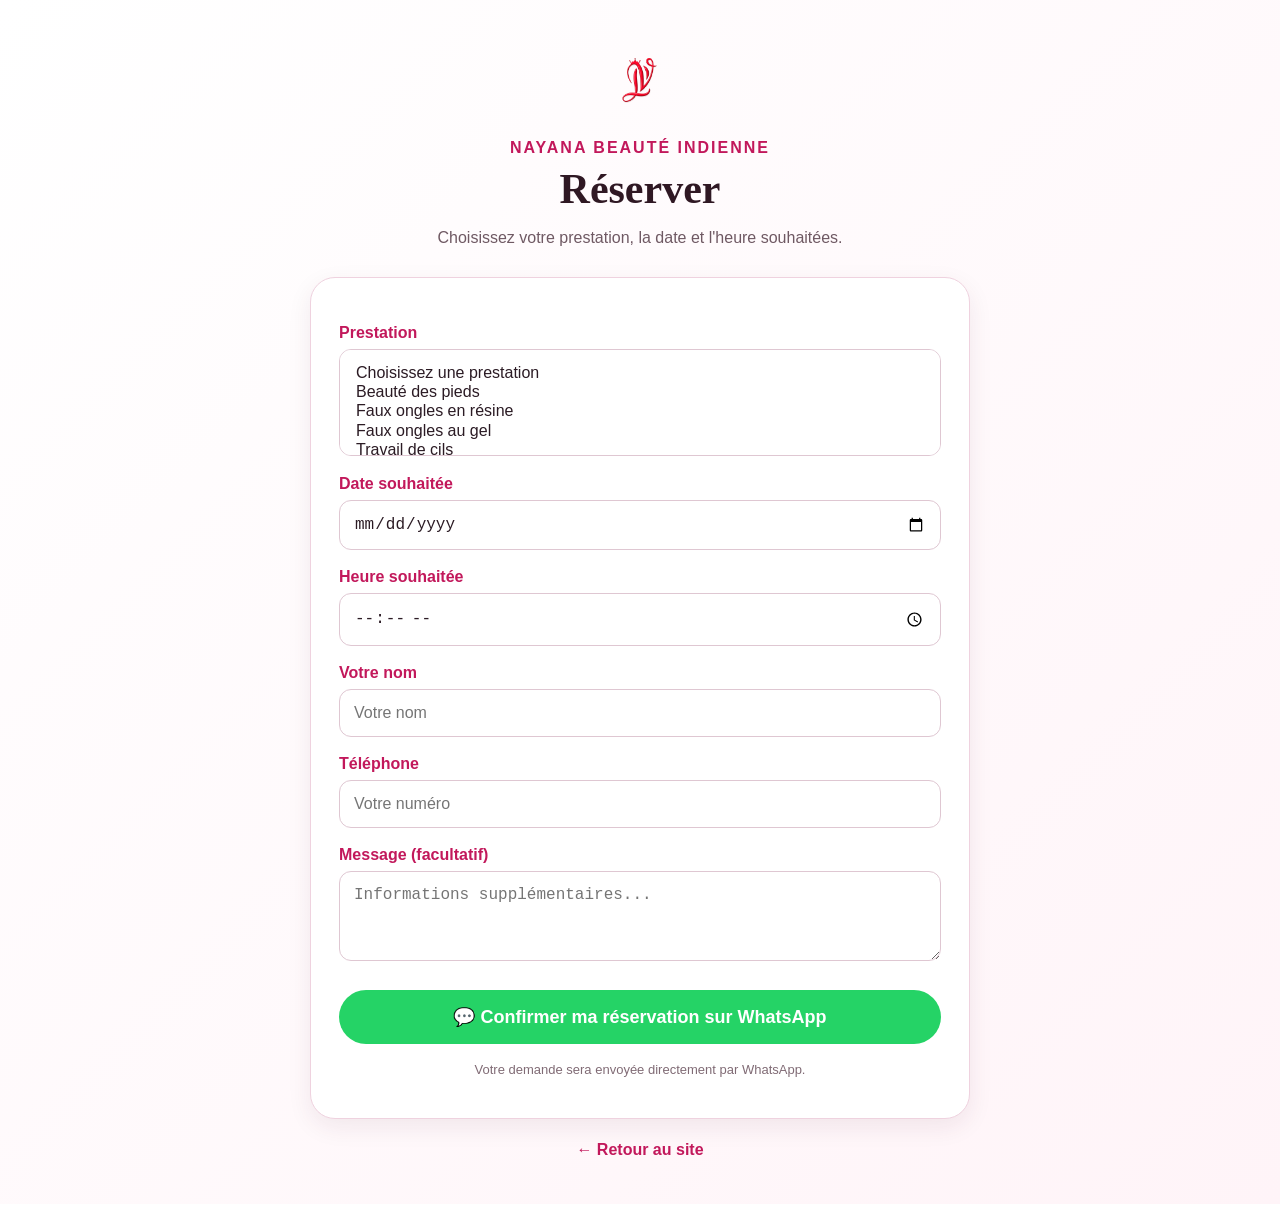
==== Booking.html @ a3b92ede "Update Booking.html" ====
<!DOCTYPE html>
<html lang="fr">
<head>
  <meta charset="UTF-8">
  <meta name="viewport" content="width=device-width, initial-scale=1.0">

  <title>Réserver | NAYANA Beauté Indienne</title>

  <style>
    :root{
      --pink:#c2185b;
      --deep:#2f1823;
      --soft:#fff4f8;
      --ink:#2b1b24;
      --white:#fff;
    }

    *{
      box-sizing:border-box;
    }

    body{
      margin:0;
      font-family:Arial,Helvetica,sans-serif;
      background:linear-gradient(135deg,#fff,#fff4f8);
      color:var(--ink);
    }

    .booking{
      max-width:700px;
      margin:auto;
      padding:45px 20px;
    }

    .logo{
      text-align:center;
      margin-bottom:15px;
    }

    .logo img{
      width:75px;
      height:75px;
      object-fit:contain;
    }

    .eyebrow{
      text-align:center;
      color:var(--pink);
      font-weight:800;
      letter-spacing:2px;
      margin-top:10px;
    }

    h1{
      text-align:center;
      font-family:Georgia,serif;
      font-size:42px;
      margin:8px 0;
      color:var(--deep);
    }

    .intro{
      text-align:center;
      color:#6f5963;
      margin-bottom:30px;
    }

    .box{
      background:#fff;
      border:1px solid #efd2df;
      border-radius:25px;
      padding:28px;
      box-shadow:0 8px 25px rgba(80,20,45,.08);
    }

    label{
      display:block;
      color:var(--pink);
      font-weight:700;
      margin:18px 0 7px;
    }

    input,
    select,
    textarea{
      width:100%;
      padding:14px;
      border:1px solid #dfc7d2;
      border-radius:12px;
      font-size:16px;
      background:#fff;
      color:var(--ink);
    }

    textarea{
      min-height:90px;
      resize:vertical;
    }

    .btn{
      display:block;
      width:100%;
      margin-top:25px;
      padding:16px;
      border:0;
      border-radius:30px;
      background:#25D366;
      color:#fff;
      font-size:18px;
      font-weight:800;
      cursor:pointer;
    }

    .back{
      display:block;
      text-align:center;
      margin-top:22px;
      color:var(--pink);
      text-decoration:none;
      font-weight:700;
    }

    .note{
      margin-top:18px;
      text-align:center;
      font-size:13px;
      color:#806b75;
    }

    @media(max-width:600px){
      .booking{
        padding:30px 15px;
      }

      h1{
        font-size:34px;
      }

      .box{
        padding:22px;
      }
    }
    del{
  color:#888;
  text-decoration:line-through;
  text-decoration-thickness:2px;
  margin-right:6px;
}

.discount-price{
  color:#C2185B;
  font-weight:900;
  font-size:1.05em;
}
  </style>
</head>

<body>

  <main class="booking">

    <div class="logo">
      <img src="nayana-logo-final.png" alt="NAYANA Beauté Indienne">
    </div>

    <div class="eyebrow">NAYANA BEAUTÉ INDIENNE</div>

    <h1>Réserver</h1>

    <p class="intro">
      Choisissez votre prestation, la date et l'heure souhaitées.
    </p>

    <div class="box">

      <form id="bookingForm">

        <label for="service">Prestation</label>

        

<select id="service" name="service" multiple required>
  <option value="">Choisissez une prestation</option>
  <option value="Beauté des pieds">Beauté des pieds</option>
  <option value="Faux ongles en résine">Faux ongles en résine</option>
  <option value="Faux ongles au gel">Faux ongles au gel</option>
  <option value="Travail de cils">Travail de cils</option>
  <option value="Piercing">Piercing</option>
  <option value="Henné">Henné</option>
  <option value="Maquillage">Maquillage</option>
  <option value="Épilation au fil">Épilation au fil</option>
  <option value="Épilation à la cire">Épilation à la cire</option>
  <option value="Forfait épilation">Forfait épilation</option>
  <option value="Soin du visage">Soin du visage</option>
  <option value="Massage Corporel">Massage Corporel</option>
  <option value="Manucure">Manucure</option>
  <option value="Manucure complet">Manucure complet</option>
  <option value="Semi-permanent">Semi-permanent</option>
</select>

<div id="serviceDetails"></div>




        <label for="date">Date souhaitée</label>
        <input type="date" id="date" required>

        <label for="time">Heure souhaitée</label>
        <input type="time" id="time" required>

        <label for="name">Votre nom</label>
        <input type="text" id="name" placeholder="Votre nom" required>

        <label for="phone">Téléphone</label>
        <input type="tel" id="phone" placeholder="Votre numéro" required>

        <label for="message">Message (facultatif)</label>
        <textarea id="message"
          placeholder="Informations supplémentaires..."></textarea>

        <button type="submit" class="btn">
          💬 Confirmer ma réservation sur WhatsApp
        </button>

      </form>

      <p class="note">
        Votre demande sera envoyée directement par WhatsApp.
      </p>

    </div>

    <a href="index.html" class="back">
      ← Retour au site
    </a>

  </main>

  <script>
const serviceDetails = {

  "Beauté des pieds": [
   ["Beauté des pieds (40min)", "30 €"],
["Manucure complète + beauté des pieds", "46 €"],
  ],

  "Faux ongles en résine": [
    ["Faux ongles avec French", "30 €"],
    ["Faux ongles avec vernis simple", "35 €"],
    ["Faux ongles avec semi permanent", "45 €"],
    ["Faux ongles avec baby boomer", "50 €"],
    ["Remplissage", "20 €"],
    ["Enlever faux ongles", "10 €"],
    ["Dessin d’un ongle", "1 €"]
  ],

  "Faux ongles au gel": [
    ["Faux ongles avec French", "35 €"],
    ["Faux ongles avec vernis simple", "40 €"],
    ["Faux ongles avec semi permanent", "50 €"],
    ["Remplissage", "20 €"],
    ["Manucure complète + faux ongles", "55 €"]
  ],

  "Travail de cils": [
    ["Extension de cils", "50 €"],
    ["Rehaussement de cils", "30 €"]
  ],

  "Piercing": [
    ["Piercing Nez", "8 €"],
    ["Piercing Oreille", "12 €"]
  ],

  "Henné": [
    ["Rouge, noir, naturelle", "À partir de 8 €"]
  ],

  "Maquillage": [
    ["Maquillage simple", "30 €"],
    ["Maquillage soirée", "45 €"],
    ["Maquillage mariage", "95 €"]
  ],

  "Épilation au fil": [
    ["Sourcils", "5 €"],
    ["Lèvres", "4 €"],
    ["Menton", "4 €"],
    ["Joues", "4 €"],
    ["Cou", "4 €"],
    ["Forfait épilation visage (Front, Sourcils, Joues, Menton)", "20 €"],
    ["Coloration Des Sourcils", "8 €"]
  ],

  "Épilation à la cire": [
    ["Sourcils", "6 €"],
    ["Lèvres", "5 €"],
    ["Visage complet", "20 €"],
    ["Aisselles", "9 €"],
    ["Bras entier", "15 €"],
    ["Demi bras", "10 €"],
    ["Jambes entières", "25 €"],
    ["Demi jambes", "15 €"],
    ["Ventre", "9 €"],
    ["Dos", "12 €"],
    ["Maillot intégrale", "25 €"],
    ["Maillot semi intégrale", "15 €"],
    ["Maillot simple", "10 €"],
    ["Cuisse", "14 €"]
  ],

  "Forfait épilation": [
    ["Aisselles + maillot simple + demi jambes", "30 €"],
    ["Aisselles + maillot intégrale + demi jambes", "45 €"],
    ["Aisselles + maillot simple + jambes entières", "40 €"],
    ["Aisselles + maillots intégrale + jambes entières", "55 €"],
    ["Aisselles + bras entiers + jambes entières", "45 €"],
    ["Aisselles + demi bras + demi jambes", "31 €"]
  ],

  "Soin du visage": [
    ["Soin simple tout types de peaux (20 min)", "19 €"],
    ["Soin normal tout types de peaux (35min)", "29 €"],
    ["Soin complet, spécial à la poudre d'or aux extraits de plantes (45min)", "40 €"],
    ["Soin complet traitement des troubles de la pigmentation papaye (45min)", "35 €"],
    ["Soin complet avec aloe Vera (45min)", "35 €"]
  ],

  "Massage Corporel": [
    ["Massage du corps (1h)", "50 €"],
    ["Massage du dos (30min)", "25 €"],
    ["Massage corporel + soin du visage", "75 €"],
    ["Soin des cheveux (25min)", "23 €"]
  ],

  "Manucure": [
    ["Pose de vernis + limage", "10 €"],
    ["Manucure simple vernis", "15 €"],
    ["Manucure simple French", "20 €"]
  ],

  "Manucure complet": [
    ["L'image, gommage, modelage, vernis simple, soin du cuticules", "20 €"],
    ["L'image, gommage, modelage, vernis French, soin du cuticules", "25 €"]
  ],

  "Semi-permanent": [
    ["Vernis couleur", "20 €"],
    ["French", "25 €"],
    ["Baby boomer semi permanent", "28 €"],
    ["Manucure complet + vernis couleur", "35 €"],
    ["Manucure complet + vernis French", "40 €"],
    ["Manucure complet + beauté des pieds", "75 €"],
    ["Manucure complet + beauté des pieds (French, mains et pieds)", "85 €"],
    ["Beauté des pieds + vernis couleur", "40 €"],
    ["Beauté des pieds + French", "45 €"]
  ]

};


window.showServiceDetails = function () {

    const serviceSelect = document.getElementById("service");
    const box = document.getElementById("serviceDetails");

    if (!serviceSelect || !box) return;

    box.innerHTML = "";

    const selectedOptions = Array.from(serviceSelect.options)
        .filter(option => option.selected && option.value !== "");

    selectedOptions.forEach(function (option) {

        const service = option.value;
        const details = serviceDetails[service];

        if (!details) return;

        const title = document.createElement("h3");
        title.textContent = service;
        box.appendChild(title);

        details.forEach(function (item) {

            const label = document.createElement("label");
            label.className = "subservice-option";

            const checkbox = document.createElement("input");
            checkbox.type = "checkbox";
            checkbox.name = "subService-" + service;
            
            const originalPrice = parseFloat(
                item[1].replace(",", ".").replace(/[^\d.]/g, "")
            );

            const discountPrice = originalPrice * 0.90;

            checkbox.value =
                service + " - " +
                item[0] + " - " +
                discountPrice.toFixed(2) + " €";

            const text = document.createElement("span");

            const price = discountPrice
                .toFixed(2)
                .replace(".00", "")
                .replace(".", ",");

            text.innerHTML =
                item[0] +
                " - <del>" + item[1] + "</del> " +
                "<strong class=\"discount-price\">" +
                price +
                " €</strong>";

            label.appendChild(checkbox);
            label.appendChild(text);

            box.appendChild(label);
        });
    });
};

    if (!serviceSelect) {
        console.log("Service select not found");
        return;
    }

    serviceSelect.addEventListener("change", function () {
        showServiceDetails();
    });

    serviceSelect.addEventListener("input", function () {
        showServiceDetails();
    });

});
      /* BOOKING FORM */
document.getElementById("bookingForm").addEventListener("submit", function(e) {

    e.preventDefault();

    const date =
        document.getElementById("date").value;

    const time =
        document.getElementById("time").value;

    const name =
        document.getElementById("name").value;

    const phone =
        document.getElementById("phone").value;

    const message =
        document.getElementById("message").value;

    /* Get selected services */
const selectedServices = Array.from(
    document.getElementById("service").selectedOptions
)
.map(option => option.value)
.filter(value => value);

/* Get ALL selected options */
const selectedOptions = Array.from(
    document.querySelectorAll('#serviceDetails input[type="checkbox"]:checked')
)
.map(option => option.value);

/* Calculate total price */
const total = selectedOptions.reduce((sum, item) => {
    const originalTotal = selectedOptions.reduce((sum, item) => {
  const match = item.match(/(\d+(?:[.,]\d+)?)\s*€?/);
  if (!match) return sum;

  return sum + parseFloat(match[1].replace(",", "."));
}, 0);

const total = originalTotal * 0.90;
/* Format selected services */
const servicesText = selectedServices.length > 0
    ? selectedServices.map(service => "• " + service).join("\n")
    : "• Aucune prestation sélectionnée";

/* Format selected options with clean names and prices */
const optionsText = selectedOptions.length > 0
    ? selectedOptions.map(item => {
        const parts = item.split(" - ");
        const optionName = parts.slice(1).join(" - ") || item;
        return "• " + optionName;
    }).join("\n")
    : "• Aucune option sélectionnée";

/* Create professional WhatsApp message */
const text = `🌸 NAYANA BEAUTÉ INDIENNE 🌸

📋 DEMANDE DE RENDEZ-VOUS

💅 Prestations :
${servicesText}

✨ Options sélectionnées :
${optionsText}

💰 TOTAL : ${total.toFixed(2).replace(".", ",")} €

📅 Date : ${date}
🕐 Heure : ${time}

👤 Nom : ${name}
📱 Téléphone : ${phone}

📝 Message :
${message || "Aucun"}

Merci pour votre réservation 🌸
À bientôt chez NAYANA Beauté Indienne ❤️`;

/* Open WhatsApp */
const whatsapp =
    "https://wa.me/33744895687?text=" +
    encodeURIComponent(text);

window.open(whatsapp, "_blank");
});

  </script>

</body>
</html>
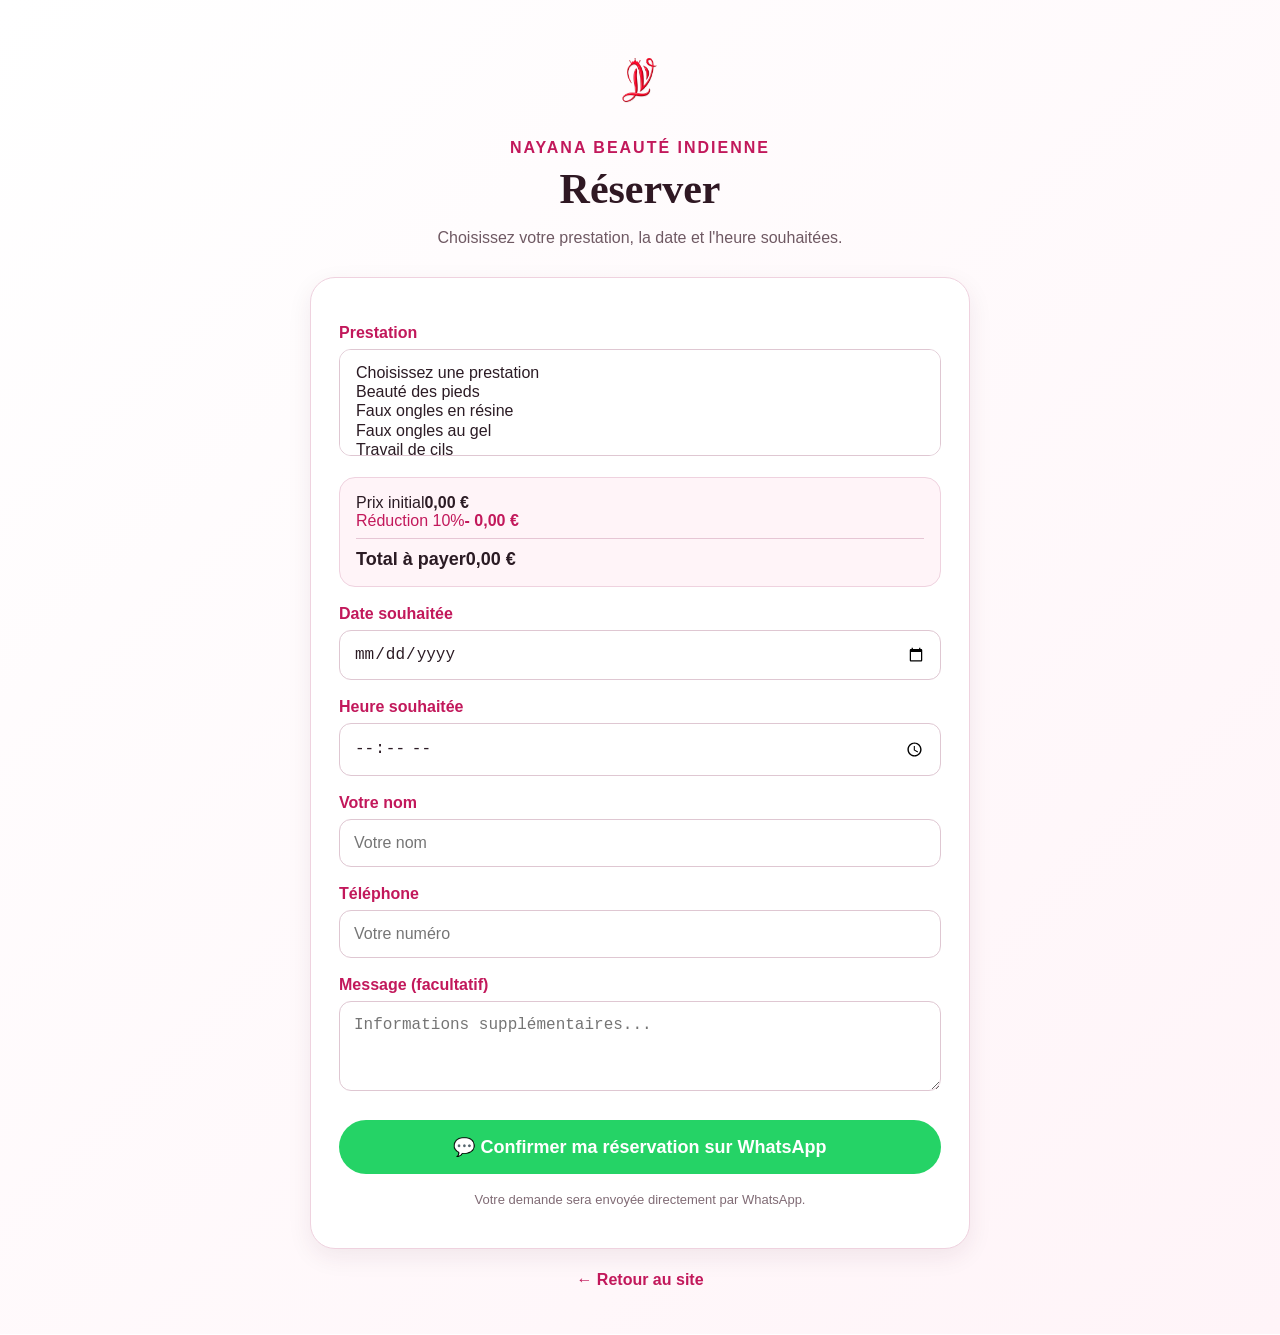
==== commit 3f794495: "Update Booking.html" ====
--- a/Booking.html
+++ b/Booking.html
@@ -179,7 +179,7 @@
 
         
 
-<select id="service" name="service" multiple required>
+<select id="service" name="service" multiple required onchange="setTimeout(showServiceDetails, 100)">
   <option value="">Choisissez une prestation</option>
   <option value="Beauté des pieds">Beauté des pieds</option>
   <option value="Faux ongles en résine">Faux ongles en résine</option>
@@ -238,7 +238,7 @@
   </main>
 
   <script>
-const serviceDetails = {
+window.serviceDetails = {
 
   "Beauté des pieds": [
    ["Beauté des pieds (40min)", "30 €"],
@@ -360,174 +360,291 @@
 };
 
 
+const DISCOUNT_RATE = 0.10;
+
+function parsePrice(priceText) {
+  const match = String(priceText).match(/(\d+(?:[.,]\d+)?)/);
+  return match ? parseFloat(match[1].replace(",", ".")) : 0;
+}
+
+function formatPrice(value) {
+  return value.toFixed(2).replace(".", ",") + " €";
+}
+
+function getSelectedItems() {
+  return Array.from(
+    document.querySelectorAll('#serviceDetails input[type="checkbox"]:checked')
+  ).map(function (checkbox) {
+    return JSON.parse(checkbox.dataset.item);
+  });
+}
+
+function updateTotal() {
+  const box = document.getElementById("priceSummary");
+  if (!box) return;
+
+  const items = getSelectedItems();
+
+  const originalTotal = items.reduce(function (total, item) {
+    return total + item.originalPrice;
+  }, 0);
+
+  const discount = originalTotal * DISCOUNT_RATE;
+  const total = originalTotal - discount;
+
+  box.innerHTML =
+    '<div><span>Prix initial</span><strong>' +
+    formatPrice(originalTotal) +
+    '</strong></div>' +
+
+    '<div style="color:#c2185b;">' +
+    '<span>Réduction 10%</span><strong>- ' +
+    formatPrice(discount) +
+    '</strong></div>' +
+
+    '<div style="border-top:1px solid #e6c6d5;margin-top:8px;padding-top:10px;font-size:18px;">' +
+    '<span><strong>Total à payer</strong></span>' +
+    '<strong>' + formatPrice(total) + '</strong>' +
+    '</div>';
+}
+
 window.showServiceDetails = function () {
 
-    const serviceSelect = document.getElementById("service");
-    const box = document.getElementById("serviceDetails");
-
-    if (!serviceSelect || !box) return;
-
-    box.innerHTML = "";
-
-    const selectedOptions = Array.from(serviceSelect.options)
-        .filter(option => option.selected && option.value !== "");
-
-    selectedOptions.forEach(function (option) {
-
-        const service = option.value;
-        const details = serviceDetails[service];
-
-        if (!details) return;
-
-        const title = document.createElement("h3");
-        title.textContent = service;
-        box.appendChild(title);
-
-        details.forEach(function (item) {
-
-            const label = document.createElement("label");
-            label.className = "subservice-option";
-
-            const checkbox = document.createElement("input");
-            checkbox.type = "checkbox";
-            checkbox.name = "subService-" + service;
-            
-            const originalPrice = parseFloat(
-                item[1].replace(",", ".").replace(/[^\d.]/g, "")
-            );
-
-            const discountPrice = originalPrice * 0.90;
-
-            checkbox.value =
-                service + " - " +
-                item[0] + " - " +
-                discountPrice.toFixed(2) + " €";
-
-            const text = document.createElement("span");
-
-            const price = discountPrice
-                .toFixed(2)
-                .replace(".00", "")
-                .replace(".", ",");
-
-            text.innerHTML =
-                item[0] +
-                " - <del>" + item[1] + "</del> " +
-                "<strong class=\"discount-price\">" +
-                price +
-                " €</strong>";
-
-            label.appendChild(checkbox);
-            label.appendChild(text);
-
-            box.appendChild(label);
-        });
+  const serviceSelect = document.getElementById("service");
+  const box = document.getElementById("serviceDetails");
+
+  if (!serviceSelect || !box) return;
+
+  box.innerHTML = "";
+
+  const selectedServices = Array.from(
+    serviceSelect.selectedOptions
+  ).filter(function (option) {
+    return option.value;
+  });
+
+  selectedServices.forEach(function (option) {
+
+    const service = option.value;
+    const details = window.serviceDetails[service];
+
+    if (!details) return;
+
+    const title = document.createElement("h3");
+    title.textContent = service;
+    box.appendChild(title);
+
+    details.forEach(function (item) {
+
+      const originalPrice = parsePrice(item[1]);
+      const discountedPrice = originalPrice * 0.90;
+
+      const label = document.createElement("label");
+      label.className = "subservice-option";
+
+      const checkbox = document.createElement("input");
+
+      checkbox.type = "checkbox";
+      checkbox.name = "subService-" + service;
+      checkbox.value = item[0];
+
+      checkbox.dataset.item = JSON.stringify({
+        service: service,
+        name: item[0],
+        originalPrice: originalPrice,
+        discountedPrice: discountedPrice
+      });
+
+      const text = document.createElement("span");
+
+      text.innerHTML =
+        item[0] +
+        ' - <del>' +
+        item[1] +
+        '</del> ' +
+        '<strong class="discount-price">' +
+        formatPrice(discountedPrice) +
+        '</strong>';
+
+      label.appendChild(checkbox);
+      label.appendChild(text);
+
+      box.appendChild(label);
+
+      checkbox.addEventListener("change", updateTotal);
     });
+  });
+
+  const summary = document.createElement("div");
+
+  summary.id = "priceSummary";
+
+  summary.style.marginTop = "20px";
+  summary.style.padding = "16px";
+  summary.style.borderRadius = "16px";
+  summary.style.background = "#fff4f8";
+  summary.style.border = "1px solid #efd2df";
+
+  box.appendChild(summary);
+
+  updateTotal();
 };
 
-    if (!serviceSelect) {
-        console.log("Service select not found");
-        return;
-    }
-
-    serviceSelect.addEventListener("change", function () {
-        showServiceDetails();
-    });
-
-    serviceSelect.addEventListener("input", function () {
-        showServiceDetails();
-    });
-
-});
-      /* BOOKING FORM */
-document.getElementById("bookingForm").addEventListener("submit", function(e) {
+
+document
+  .getElementById("service")
+  .addEventListener("change", showServiceDetails);
+
+
+showServiceDetails();
+
+
+document
+  .getElementById("bookingForm")
+  .addEventListener("submit", function (e) {
 
     e.preventDefault();
 
+    const serviceSelect =
+      document.getElementById("service");
+
+    const selectedServices =
+      Array.from(serviceSelect.selectedOptions)
+        .map(function (option) {
+          return option.value;
+        })
+        .filter(Boolean);
+
+    const selectedItems = getSelectedItems();
+
     const date =
-        document.getElementById("date").value;
+      document.getElementById("date").value;
 
     const time =
-        document.getElementById("time").value;
+      document.getElementById("time").value;
 
     const name =
-        document.getElementById("name").value;
+      document.getElementById("name").value.trim();
 
     const phone =
-        document.getElementById("phone").value;
+      document.getElementById("phone").value.trim();
 
     const message =
-        document.getElementById("message").value;
-
-    /* Get selected services */
-const selectedServices = Array.from(
-    document.getElementById("service").selectedOptions
-)
-.map(option => option.value)
-.filter(value => value);
-
-/* Get ALL selected options */
-const selectedOptions = Array.from(
-    document.querySelectorAll('#serviceDetails input[type="checkbox"]:checked')
-)
-.map(option => option.value);
-
-/* Calculate total price */
-const total = selectedOptions.reduce((sum, item) => {
-    const originalTotal = selectedOptions.reduce((sum, item) => {
-  const match = item.match(/(\d+(?:[.,]\d+)?)\s*€?/);
-  if (!match) return sum;
-
-  return sum + parseFloat(match[1].replace(",", "."));
-}, 0);
-
-const total = originalTotal * 0.90;
-/* Format selected services */
-const servicesText = selectedServices.length > 0
-    ? selectedServices.map(service => "• " + service).join("\n")
-    : "• Aucune prestation sélectionnée";
-
-/* Format selected options with clean names and prices */
-const optionsText = selectedOptions.length > 0
-    ? selectedOptions.map(item => {
-        const parts = item.split(" - ");
-        const optionName = parts.slice(1).join(" - ") || item;
-        return "• " + optionName;
-    }).join("\n")
-    : "• Aucune option sélectionnée";
-
-/* Create professional WhatsApp message */
-const text = `🌸 NAYANA BEAUTÉ INDIENNE 🌸
-
-📋 DEMANDE DE RENDEZ-VOUS
-
-💅 Prestations :
-${servicesText}
-
-✨ Options sélectionnées :
-${optionsText}
-
-💰 TOTAL : ${total.toFixed(2).replace(".", ",")} €
-
-📅 Date : ${date}
-🕐 Heure : ${time}
-
-👤 Nom : ${name}
-📱 Téléphone : ${phone}
-
-📝 Message :
-${message || "Aucun"}
-
-Merci pour votre réservation 🌸
-À bientôt chez NAYANA Beauté Indienne ❤️`;
-
-/* Open WhatsApp */
-const whatsapp =
-    "https://wa.me/33744895687?text=" +
-    encodeURIComponent(text);
-
-window.open(whatsapp, "_blank");
-});
+      document.getElementById("message").value.trim();
+
+
+    if (selectedServices.length === 0) {
+      alert("Veuillez choisir au moins une prestation.");
+      return;
+    }
+
+
+    if (selectedItems.length === 0) {
+      alert("Veuillez choisir au moins un sous-service.");
+      return;
+    }
+
+
+    if (!date || !time || !name || !phone) {
+      alert(
+        "Veuillez remplir la date, l'heure, le nom et le téléphone."
+      );
+      return;
+    }
+
+
+    const originalTotal =
+      selectedItems.reduce(function (total, item) {
+        return total + item.originalPrice;
+      }, 0);
+
+
+    const discount =
+      originalTotal * DISCOUNT_RATE;
+
+
+    const total =
+      originalTotal - discount;
+
+
+    const servicesText =
+      selectedServices
+        .map(function (service) {
+          return "• " + service;
+        })
+        .join("\n");
+
+
+    const optionsText =
+      selectedItems
+        .map(function (item) {
+          return (
+            "• " +
+            item.name +
+            " — " +
+            formatPrice(item.discountedPrice)
+          );
+        })
+        .join("\n");
+
+
+    const whatsappMessage =
+      "🌸 NAYANA BEAUTÉ INDIENNE 🌸\n\n" +
+
+      "📋 DEMANDE DE RENDEZ-VOUS\n\n" +
+
+      "💅 Prestations :\n" +
+      servicesText +
+      "\n\n" +
+
+      "✨ Sous-services :\n" +
+      optionsText +
+      "\n\n" +
+
+      "💰 Prix initial : " +
+      formatPrice(originalTotal) +
+      "\n" +
+
+      "🎁 Réduction 10% : -" +
+      formatPrice(discount) +
+      "\n" +
+
+      "💖 TOTAL À PAYER : " +
+      formatPrice(total) +
+      "\n\n" +
+
+      "📅 Date : " +
+      date +
+      "\n" +
+
+      "🕐 Heure : " +
+      time +
+      "\n\n" +
+
+      "👤 Nom : " +
+      name +
+      "\n" +
+
+      "📱 Téléphone : " +
+      phone +
+      "\n\n" +
+
+      "📝 Message :\n" +
+      (message || "Aucun") +
+      "\n\n" +
+
+      "Merci pour votre réservation 🌸\n" +
+      "À bientôt chez NAYANA Beauté Indienne ❤️";
+
+
+    const whatsapp =
+      "https://wa.me/33744895687?text=" +
+      encodeURIComponent(whatsappMessage);
+
+
+    window.location.href = whatsapp;
+
+  });
 
   </script>
 
